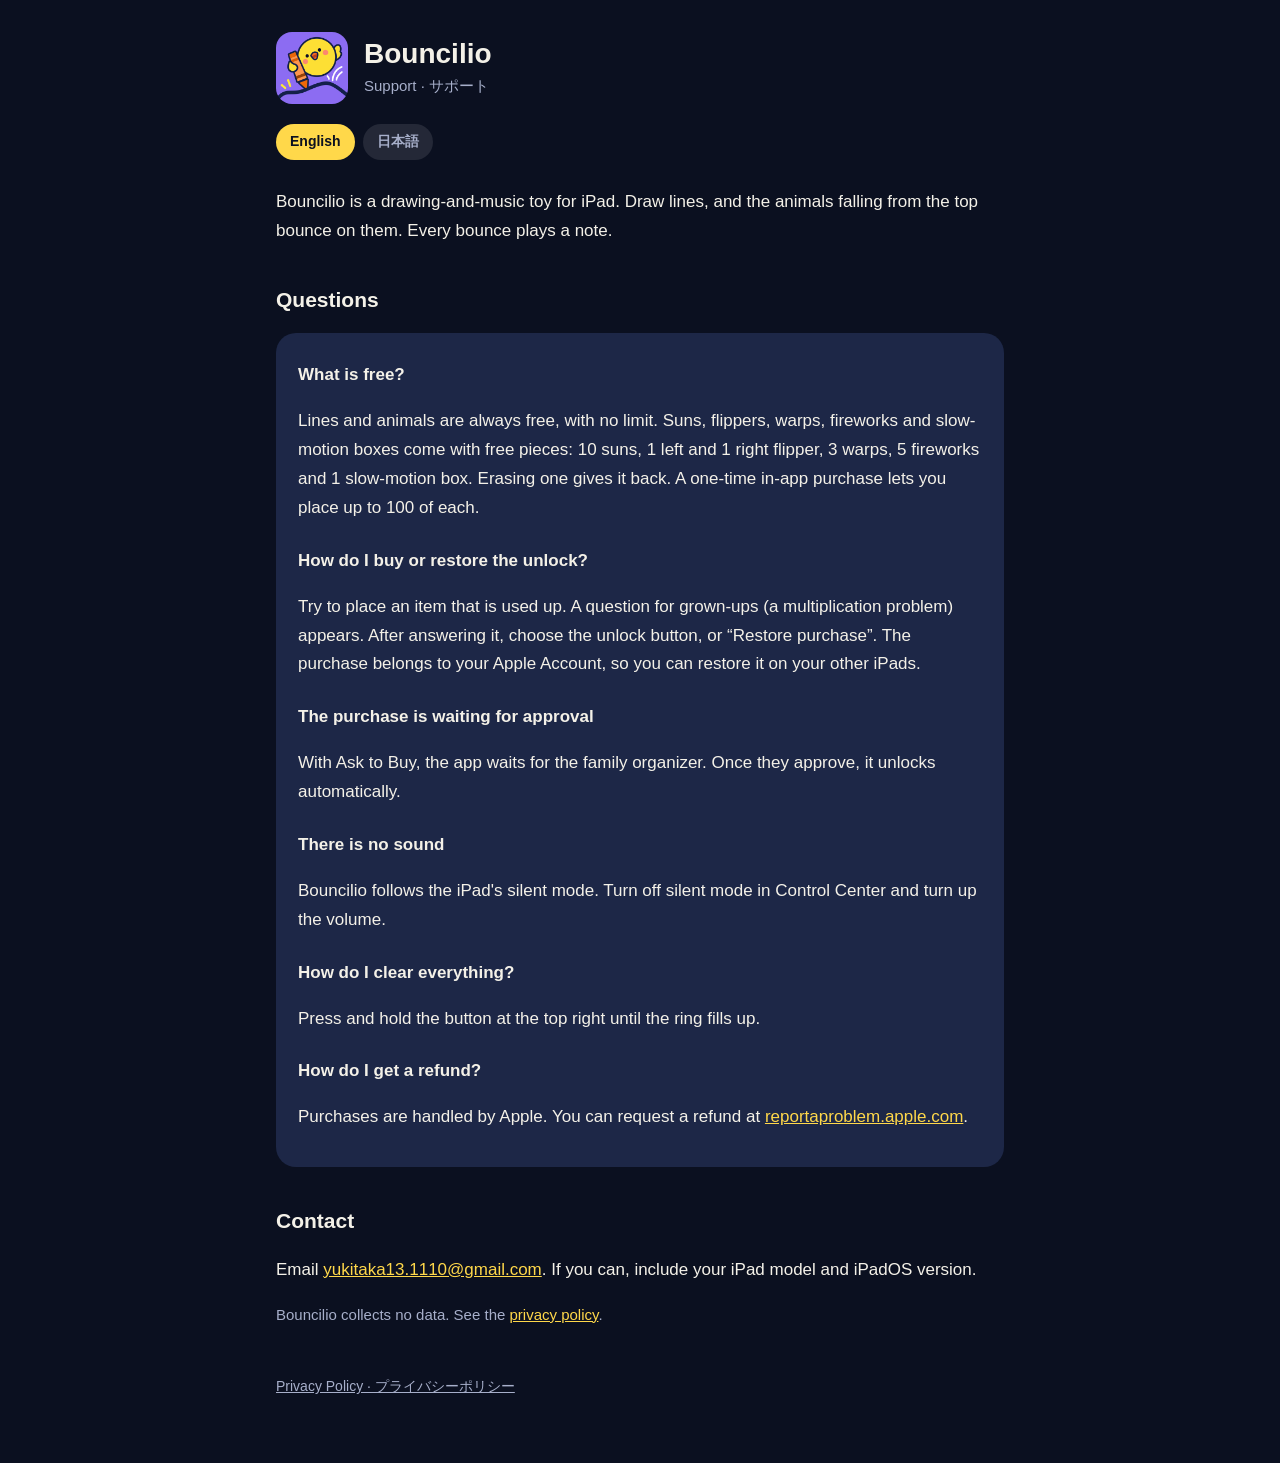
==== index.html @ 9e7f17c9 "Bouncilio のサポートページとプライバシーポリシー Co-Authored-By: Claude Opus 5.5 (1M context) <noreply@anthropic.com> C" ====
<!doctype html>
<html lang="en">
<head>
  <meta charset="utf-8">
  <meta name="viewport" content="width=device-width, initial-scale=1">
  <title>Bouncilio Support</title>
  <meta name="description" content="Support for Bouncilio, a drawing-and-music toy for iPad.">
  <link rel="icon" href="icon.png">
  <link rel="stylesheet" href="style.css">
  <script src="lang.js"></script>
</head>
<body>
<main>
  <header>
    <img src="icon.png" alt="">
    <div>
      <h1>Bouncilio</h1>
      <p>Support · サポート</p>
    </div>
  </header>
  <nav class="lang"><a href="#en">English</a><a href="#ja">日本語</a></nav>

  <section lang="en">
    <p>Bouncilio is a drawing-and-music toy for iPad. Draw lines, and the animals falling from the top bounce on them. Every bounce plays a note.</p>

    <h2>Questions</h2>
    <div class="card">
      <h3>What is free?</h3>
      <p>Lines and animals are always free, with no limit. Suns, flippers, warps, fireworks and slow-motion boxes come with free pieces: 10 suns, 1 left and 1 right flipper, 3 warps, 5 fireworks and 1 slow-motion box. Erasing one gives it back. A one-time in-app purchase lets you place up to 100 of each.</p>

      <h3>How do I buy or restore the unlock?</h3>
      <p>Try to place an item that is used up. A question for grown-ups (a multiplication problem) appears. After answering it, choose the unlock button, or “Restore purchase”. The purchase belongs to your Apple Account, so you can restore it on your other iPads.</p>

      <h3>The purchase is waiting for approval</h3>
      <p>With Ask to Buy, the app waits for the family organizer. Once they approve, it unlocks automatically.</p>

      <h3>There is no sound</h3>
      <p>Bouncilio follows the iPad's silent mode. Turn off silent mode in Control Center and turn up the volume.</p>

      <h3>How do I clear everything?</h3>
      <p>Press and hold the button at the top right until the ring fills up.</p>

      <h3>How do I get a refund?</h3>
      <p>Purchases are handled by Apple. You can request a refund at <a href="https://reportaproblem.apple.com/">reportaproblem.apple.com</a>.</p>
    </div>

    <h2>Contact</h2>
    <p>Email <a href="mailto:yukitaka13.1110@gmail.com">yukitaka13.1110@gmail.com</a>. If you can, include your iPad model and iPadOS version.</p>
    <p class="muted">Bouncilio collects no data. See the <a href="privacy.html#en">privacy policy</a>.</p>
  </section>

  <section lang="ja">
    <p>Bouncilio（バウンシリオ）は、iPad のお絵かきと音のおもちゃです。線をかくと、上から落ちてくる動物がはねて、そのたびに音が鳴ります。</p>

    <h2>よくある質問</h2>
    <div class="card">
      <h3>無料でできることは？</h3>
      <p>線と動物は、いつでも無料で、いくつでも置けます。太陽・フリッパー・ワープ・花火・スローの四角は、無料で置ける数が決まっています（太陽 10、フリッパー 左右 1 つずつ、ワープ 3、花火 5、スローの四角 1）。消すと、その分また置けます。アプリ内課金で 1 回買うと、どれも 100 個まで置けるようになります。</p>

      <h3>買うには？　復元するには？</h3>
      <p>使い切った物を置こうとすると、大人向けの問題（かけ算）が出ます。答えると、購入の画面になります。買うボタンか「購入を復元」を押してください。購入は Apple アカウントにひもづくので、ほかの iPad でも復元できます。</p>

      <h3>「承認を待っています」と出る</h3>
      <p>「承認と購入のリクエスト」を使っているときは、保護者の承認を待ちます。承認されると、自動で使えるようになります。</p>

      <h3>音が鳴らない</h3>
      <p>Bouncilio は iPad の消音モードに従います。コントロールセンターで消音モードを切って、音量を上げてください。</p>

      <h3>ぜんぶ消すには？</h3>
      <p>右上のボタンを、輪がいっぱいになるまで長押ししてください。</p>

      <h3>返金したい</h3>
      <p>購入は Apple が扱っています。<a href="https://reportaproblem.apple.com/">reportaproblem.apple.com</a> から返金を申し込めます。</p>
    </div>

    <h2>お問い合わせ</h2>
    <p>メール：<a href="mailto:yukitaka13.1110@gmail.com">yukitaka13.1110@gmail.com</a>。できれば、iPad の機種と iPadOS のバージョンも書いてください。</p>
    <p class="muted">Bouncilio は、データを集めていません。<a href="privacy.html#ja">プライバシーポリシー</a>をご覧ください。</p>
  </section>

  <footer>
    <a href="privacy.html">Privacy Policy · プライバシーポリシー</a>
  </footer>
</main>
</body>
</html>
---- style.css ----
:root {
  --bg: #0b1020;
  --card: #1d2747;
  --ink: #f4f1e8;
  --muted: #a7afca;
  --sun: #ffd84a;
  --line: rgba(255, 255, 255, 0.10);
}
* { box-sizing: border-box; }
html { -webkit-text-size-adjust: 100%; }
body {
  margin: 0;
  background: var(--bg);
  color: var(--ink);
  font: 17px/1.7 -apple-system, BlinkMacSystemFont, "Hiragino Sans", "Hiragino Kaku Gothic ProN", "Segoe UI", sans-serif;
}
main { max-width: 760px; margin: 0 auto; padding: 32px 16px 64px; }
header { display: flex; align-items: center; gap: 16px; margin-bottom: 8px; }
header img { width: 72px; height: 72px; border-radius: 16px; }
header h1 { margin: 0; font-size: 28px; line-height: 1.2; }
header p { margin: 2px 0 0; color: var(--muted); font-size: 15px; }
nav.lang { display: flex; gap: 8px; margin: 20px 0 28px; }
nav.lang a {
  color: var(--muted); text-decoration: none; font-size: 14px; font-weight: 600;
  padding: 6px 14px; border-radius: 999px; background: var(--line);
}
nav.lang a[aria-current="true"] { background: var(--sun); color: var(--bg); }
h2 { font-size: 21px; margin: 36px 0 8px; }
h3 { font-size: 17px; margin: 24px 0 4px; }
p, li { color: var(--ink); }
ul { padding-left: 1.2em; }
a { color: var(--sun); }
.card { background: var(--card); border-radius: 20px; padding: 4px 22px 18px; margin-top: 16px; }
.muted { color: var(--muted); font-size: 15px; }
footer { margin-top: 48px; color: var(--muted); font-size: 14px; }
footer a { color: var(--muted); }
/* 言語は片方だけ出す（スクリプトが動かないときは両方出る） */
.js section[lang]:not(.shown) { display: none; }
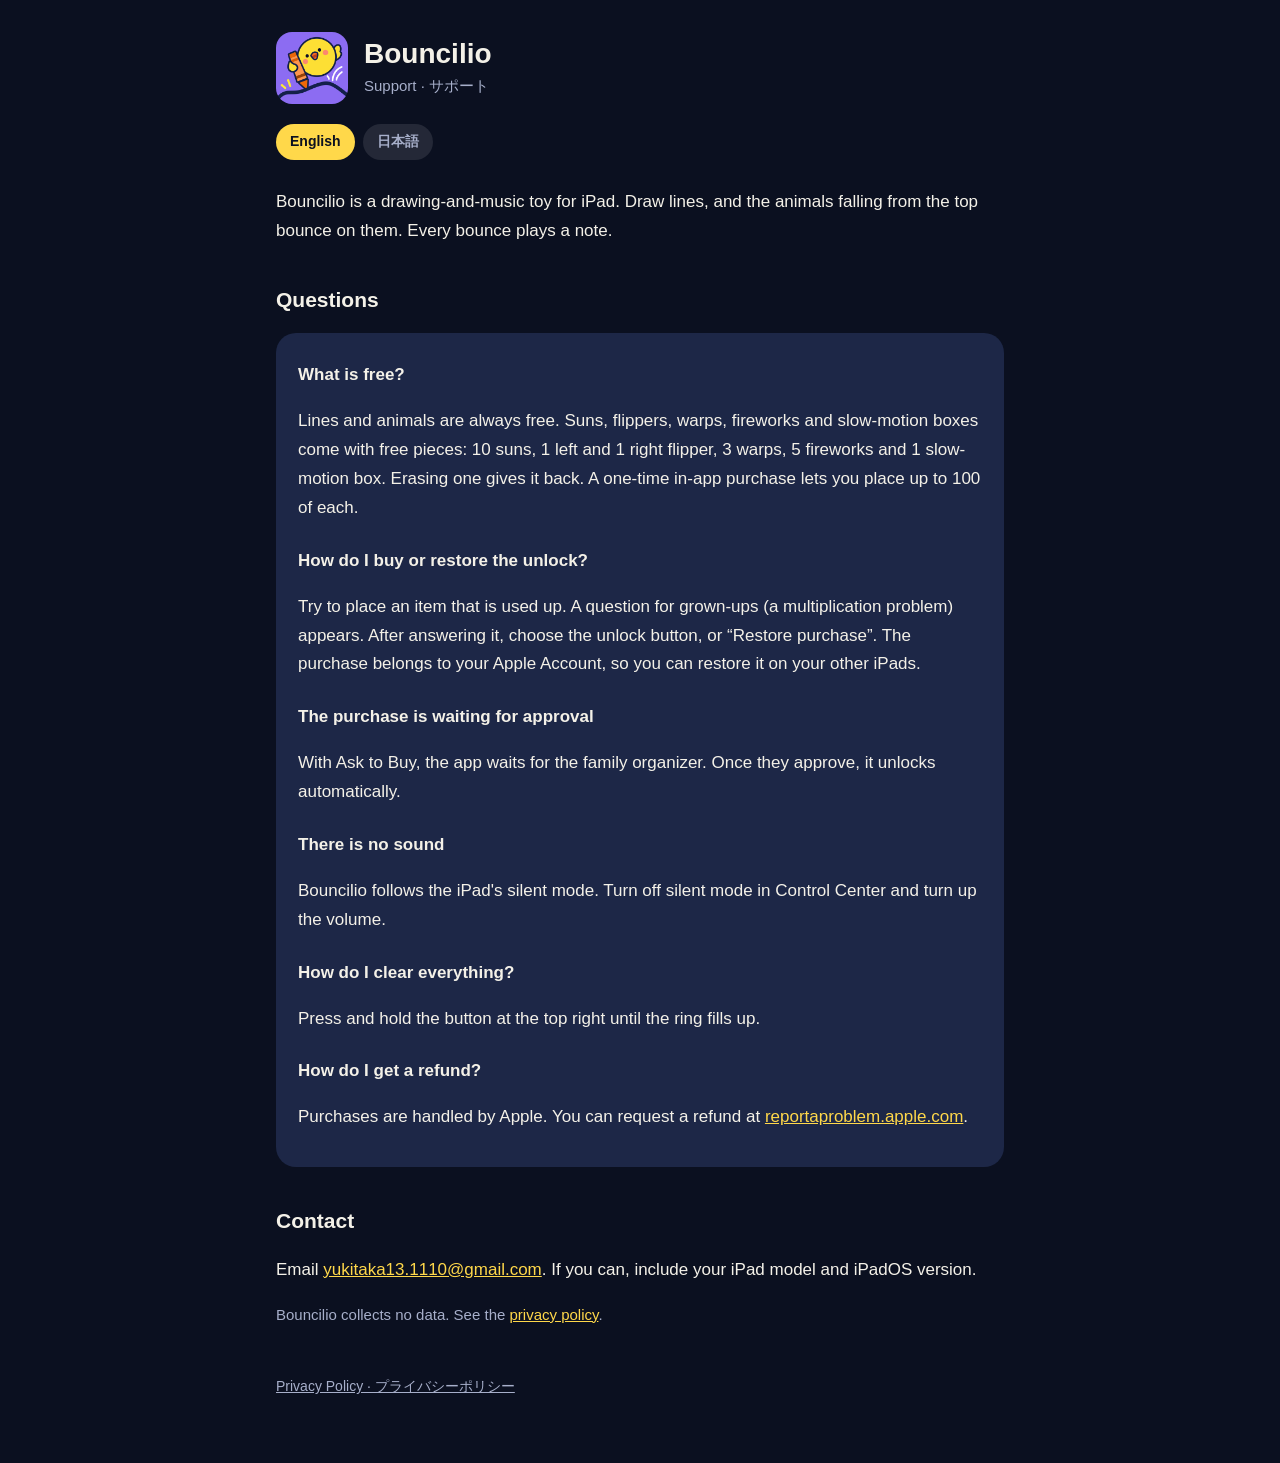
==== commit b0f5ea17: "線と動物の「いくつでも」をやめる（上限があるため） Co-Authored-By: Claude Opus 5.5 (1M context) <noreply@anthropic.com> Claud" ====
--- a/index.html
+++ b/index.html
@@ -26,7 +26,7 @@
     <h2>Questions</h2>
     <div class="card">
       <h3>What is free?</h3>
-      <p>Lines and animals are always free, with no limit. Suns, flippers, warps, fireworks and slow-motion boxes come with free pieces: 10 suns, 1 left and 1 right flipper, 3 warps, 5 fireworks and 1 slow-motion box. Erasing one gives it back. A one-time in-app purchase lets you place up to 100 of each.</p>
+      <p>Lines and animals are always free. Suns, flippers, warps, fireworks and slow-motion boxes come with free pieces: 10 suns, 1 left and 1 right flipper, 3 warps, 5 fireworks and 1 slow-motion box. Erasing one gives it back. A one-time in-app purchase lets you place up to 100 of each.</p>
 
       <h3>How do I buy or restore the unlock?</h3>
       <p>Try to place an item that is used up. A question for grown-ups (a multiplication problem) appears. After answering it, choose the unlock button, or “Restore purchase”. The purchase belongs to your Apple Account, so you can restore it on your other iPads.</p>
@@ -55,7 +55,7 @@
     <h2>よくある質問</h2>
     <div class="card">
       <h3>無料でできることは？</h3>
-      <p>線と動物は、いつでも無料で、いくつでも置けます。太陽・フリッパー・ワープ・花火・スローの四角は、無料で置ける数が決まっています（太陽 10、フリッパー 左右 1 つずつ、ワープ 3、花火 5、スローの四角 1）。消すと、その分また置けます。アプリ内課金で 1 回買うと、どれも 100 個まで置けるようになります。</p>
+      <p>線と動物は、いつでも無料です。太陽・フリッパー・ワープ・花火・スローの四角は、無料で置ける数が決まっています（太陽 10、フリッパー 左右 1 つずつ、ワープ 3、花火 5、スローの四角 1）。消すと、その分また置けます。アプリ内課金で 1 回買うと、どれも 100 個まで置けるようになります。</p>
 
       <h3>買うには？　復元するには？</h3>
       <p>使い切った物を置こうとすると、大人向けの問題（かけ算）が出ます。答えると、購入の画面になります。買うボタンか「購入を復元」を押してください。購入は Apple アカウントにひもづくので、ほかの iPad でも復元できます。</p>
